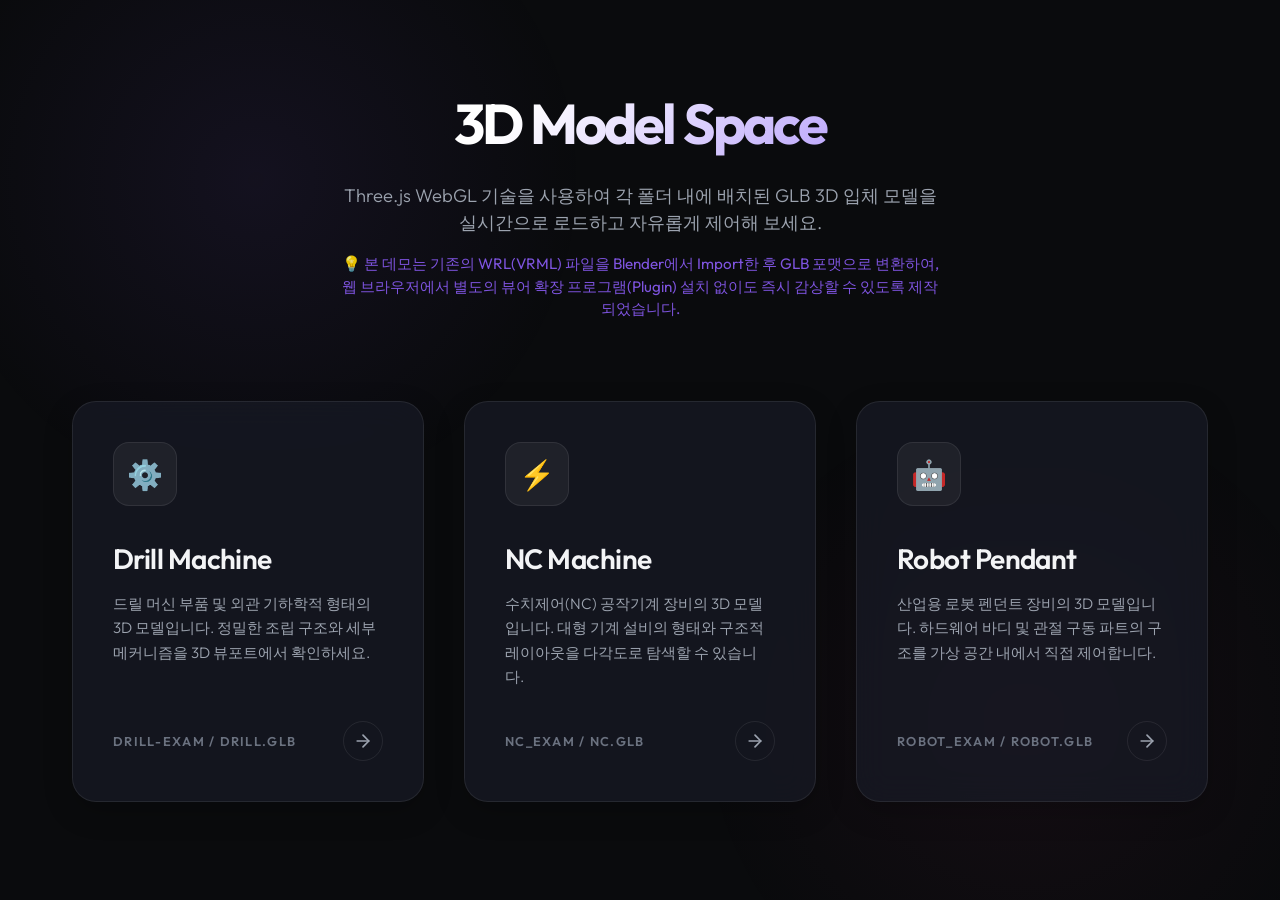
==== src/index.html @ e81da902 "feat: implement 3D model viewer application with new dashboard, UI overlays, and model assets" ====
<!-- 3D 모델 선택을 위한 메인 대시보드 페이지 -->
<!DOCTYPE html>
<html lang="ko">
<head>
    <meta charset="UTF-8">
    <meta name="viewport" content="width=device-width, initial-scale=1.0">
    <title>3D Model Space - Three.js Viewer</title>
    <link rel="stylesheet" href="style.css">
</head>
<body>
    <div class="bg-glow"></div>
    <div class="bg-glow-alt"></div>

    <div class="dashboard-container">
        <header class="header">
            <h1>3D Model Space</h1>
            <p>Three.js WebGL 기술을 사용하여 각 폴더 내에 배치된 GLB 3D 입체 모델을 실시간으로 로드하고 자유롭게 제어해 보세요.</p>
            <p class="header-notice" style="margin-top: 1rem; font-size: 0.95rem; color: var(--accent-primary); font-weight: 400; opacity: 0.9;">
                💡 본 데모는 기존의 WRL(VRML) 파일을 Blender에서 Import한 후 GLB 포맷으로 변환하여, 웹 브라우저에서 별도의 뷰어 확장 프로그램(Plugin) 설치 없이도 즉시 감상할 수 있도록 제작되었습니다.
            </p>
        </header>

        <main class="grid">
            <!-- Drill Card -->
            <a href="viewer.html?model=drill" class="card">
                <div class="card-content">
                    <div class="card-icon">⚙️</div>
                    <h2 class="card-title">Drill Machine</h2>
                    <p class="card-desc">드릴 머신 부품 및 외관 기하학적 형태의 3D 모델입니다. 정밀한 조립 구조와 세부 메커니즘을 3D 뷰포트에서 확인하세요.</p>
                </div>
                <div class="card-footer">
                    <span class="card-tag">drill-exam / drill.glb</span>
                    <div class="card-arrow">
                        <svg width="20" height="20" viewBox="0 0 24 24" fill="none" stroke="currentColor" stroke-width="2" stroke-linecap="round" stroke-linejoin="round">
                            <line x1="5" y1="12" x2="19" y2="12"></line>
                            <polyline points="12 5 19 12 12 19"></polyline>
                        </svg>
                    </div>
                </div>
            </a>

            <!-- NC Machine Card -->
            <a href="viewer.html?model=nc" class="card">
                <div class="card-content">
                    <div class="card-icon">⚡</div>
                    <h2 class="card-title">NC Machine</h2>
                    <p class="card-desc">수치제어(NC) 공작기계 장비의 3D 모델입니다. 대형 기계 설비의 형태와 구조적 레이아웃을 다각도로 탐색할 수 있습니다.</p>
                </div>
                <div class="card-footer">
                    <span class="card-tag">nc_exam / nc.glb</span>
                    <div class="card-arrow">
                        <svg width="20" height="20" viewBox="0 0 24 24" fill="none" stroke="currentColor" stroke-width="2" stroke-linecap="round" stroke-linejoin="round">
                            <line x1="5" y1="12" x2="19" y2="12"></line>
                            <polyline points="12 5 19 12 12 19"></polyline>
                        </svg>
                    </div>
                </div>
            </a>

            <!-- Robot Card -->
            <a href="viewer.html?model=robot" class="card">
                <div class="card-content">
                    <div class="card-icon">🤖</div>
                    <h2 class="card-title">Robot Pendant</h2>
                    <p class="card-desc">산업용 로봇 펜던트 장비의 3D 모델입니다. 하드웨어 바디 및 관절 구동 파트의 구조를 가상 공간 내에서 직접 제어합니다.</p>
                </div>
                <div class="card-footer">
                    <span class="card-tag">robot_exam / robot.glb</span>
                    <div class="card-arrow">
                        <svg width="20" height="20" viewBox="0 0 24 24" fill="none" stroke="currentColor" stroke-width="2" stroke-linecap="round" stroke-linejoin="round">
                            <line x1="5" y1="12" x2="19" y2="12"></line>
                            <polyline points="12 5 19 12 12 19"></polyline>
                        </svg>
                    </div>
                </div>
            </a>
        </main>
    </div>
</body>
</html>
---- src/style.css ----
/* 3D GLB 뷰어 애플리케이션의 전체 스타일 및 테마 정의 */

@import url('https://fonts.googleapis.com/css2?family=Outfit:wght@300;400;500;600;700&display=swap');

:root {
    --bg-primary: #0a0b0d;
    --bg-secondary: #12141c;
    --bg-card: rgba(25, 28, 41, 0.65);
    --border-color: rgba(255, 255, 255, 0.08);
    --border-hover: rgba(138, 92, 246, 0.4);
    
    --text-primary: #f3f4f6;
    --text-secondary: #9ca3af;
    --text-muted: #6b7280;
    
    --accent-primary: #8b5cf6; /* Violet */
    --accent-secondary: #ec4899; /* Pink */
    --accent-glow: rgba(139, 92, 246, 0.3);
    
    --transition-smooth: all 0.3s cubic-bezier(0.4, 0, 0.2, 1);
}

* {
    box-sizing: border-box;
    margin: 0;
    padding: 0;
}

body {
    font-family: 'Outfit', -apple-system, BlinkMacSystemFont, "Segoe UI", Roboto, sans-serif;
    background-color: var(--bg-primary);
    color: var(--text-primary);
    min-height: 100vh;
    overflow-x: hidden;
    line-height: 1.5;
}

/* Background Gradients */
.bg-glow {
    position: fixed;
    top: -10%;
    left: -10%;
    width: 60%;
    height: 60%;
    background: radial-gradient(circle, rgba(139, 92, 246, 0.08) 0%, rgba(0,0,0,0) 70%);
    z-index: -1;
    pointer-events: none;
}

.bg-glow-alt {
    position: fixed;
    bottom: -10%;
    right: -10%;
    width: 60%;
    height: 60%;
    background: radial-gradient(circle, rgba(236, 72, 153, 0.05) 0%, rgba(0,0,0,0) 70%);
    z-index: -1;
    pointer-events: none;
}

/* Dashboard Layout */
.dashboard-container {
    max-width: 1200px;
    margin: 0 auto;
    padding: 4rem 2rem;
    display: flex;
    flex-direction: column;
    align-items: center;
    justify-content: center;
    min-height: 100vh;
}

.header {
    text-align: center;
    margin-bottom: 4rem;
}

.header h1 {
    font-size: 3.5rem;
    font-weight: 700;
    background: linear-gradient(135deg, #fff 30%, #a78bfa 100%);
    -webkit-background-clip: text;
    -webkit-text-fill-color: transparent;
    letter-spacing: -0.05em;
    margin-bottom: 1rem;
}

.header p {
    color: var(--text-secondary);
    font-size: 1.15rem;
    max-width: 600px;
    margin: 0 auto;
    font-weight: 300;
}

.grid {
    display: grid;
    grid-template-columns: repeat(auto-fit, minmax(320px, 1fr));
    gap: 2.5rem;
    width: 100%;
    padding: 1rem 0;
}

/* Glassmorphism Card */
.card {
    background: var(--bg-card);
    backdrop-filter: blur(16px);
    -webkit-backdrop-filter: blur(16px);
    border: 1px solid var(--border-color);
    border-radius: 24px;
    padding: 2.5rem;
    display: flex;
    flex-direction: column;
    justify-content: space-between;
    min-height: 380px;
    text-decoration: none;
    color: inherit;
    transition: var(--transition-smooth);
    position: relative;
    overflow: hidden;
    cursor: pointer;
    box-shadow: 0 10px 30px rgba(0, 0, 0, 0.2);
}

.card::before {
    content: '';
    position: absolute;
    top: 0;
    left: 0;
    width: 100%;
    height: 100%;
    background: linear-gradient(135deg, rgba(139, 92, 246, 0.1) 0%, rgba(236, 72, 153, 0.05) 100%);
    opacity: 0;
    transition: var(--transition-smooth);
    z-index: 0;
}

.card:hover {
    transform: translateY(-8px);
    border-color: var(--border-hover);
    box-shadow: 0 20px 40px rgba(139, 92, 246, 0.15), 0 0 0 1px var(--border-hover);
}

.card:hover::before {
    opacity: 1;
}

.card-content {
    position: relative;
    z-index: 1;
}

.card-icon {
    width: 64px;
    height: 64px;
    border-radius: 16px;
    background: rgba(255, 255, 255, 0.05);
    display: flex;
    align-items: center;
    justify-content: center;
    margin-bottom: 2rem;
    font-size: 1.8rem;
    border: 1px solid var(--border-color);
    color: var(--accent-primary);
    transition: var(--transition-smooth);
}

.card:hover .card-icon {
    background: var(--accent-primary);
    color: #fff;
    box-shadow: 0 0 20px var(--accent-glow);
    border-color: transparent;
}

.card-title {
    font-size: 1.75rem;
    font-weight: 600;
    margin-bottom: 0.75rem;
    letter-spacing: -0.02em;
}

.card-desc {
    color: var(--text-secondary);
    font-size: 0.95rem;
    line-height: 1.6;
    font-weight: 300;
}

.card-footer {
    display: flex;
    align-items: center;
    justify-content: space-between;
    margin-top: 2rem;
    position: relative;
    z-index: 1;
}

.card-tag {
    font-size: 0.8rem;
    text-transform: uppercase;
    letter-spacing: 0.1em;
    font-weight: 600;
    color: var(--text-muted);
}

.card-arrow {
    width: 40px;
    height: 40px;
    border-radius: 50%;
    border: 1px solid var(--border-color);
    display: flex;
    align-items: center;
    justify-content: center;
    transition: var(--transition-smooth);
    color: var(--text-secondary);
}

.card:hover .card-arrow {
    border-color: var(--accent-primary);
    color: var(--text-primary);
    background: rgba(139, 92, 246, 0.1);
    transform: translateX(4px);
}

/* Viewer Page Layout */
.viewer-container {
    width: 100vw;
    height: 100vh;
    position: relative;
    overflow: hidden;
}

#canvas-container {
    width: 100%;
    height: 100%;
}

/* UI Overlay */
.overlay-ui {
    position: absolute;
    top: 0;
    left: 0;
    width: 100%;
    height: 100%;
    pointer-events: none; /* Let clicks pass through to canvas */
    display: flex;
    flex-direction: column;
    justify-content: space-between;
    padding: 2rem;
}

.overlay-ui * {
    pointer-events: auto; /* Enable pointer events for actual UI elements */
}

.top-bar {
    display: flex;
    align-items: center;
    justify-content: space-between;
    width: 100%;
}

.btn-back {
    display: inline-flex;
    align-items: center;
    gap: 0.5rem;
    padding: 0.75rem 1.5rem;
    background: rgba(18, 20, 28, 0.8);
    backdrop-filter: blur(12px);
    border: 1px solid var(--border-color);
    border-radius: 12px;
    color: var(--text-primary);
    text-decoration: none;
    font-weight: 500;
    font-size: 0.95rem;
    transition: var(--transition-smooth);
}

.btn-back:hover {
    border-color: var(--accent-primary);
    box-shadow: 0 0 15px rgba(139, 92, 246, 0.2);
    transform: translateX(-2px);
}

.model-info-panel {
    background: rgba(18, 20, 28, 0.85);
    backdrop-filter: blur(16px);
    border: 1px solid var(--border-color);
    border-radius: 20px;
    padding: 1.5rem;
    max-width: 320px;
    box-shadow: 0 10px 30px rgba(0, 0, 0, 0.3);
}

.model-title {
    font-size: 1.4rem;
    font-weight: 600;
    margin-bottom: 0.5rem;
    background: linear-gradient(135deg, #fff, #a78bfa);
    -webkit-background-clip: text;
    -webkit-text-fill-color: transparent;
}

.model-desc {
    font-size: 0.85rem;
    color: var(--text-secondary);
    line-height: 1.5;
    font-weight: 300;
}

.bottom-bar {
    display: flex;
    justify-content: space-between;
    align-items: flex-end;
    width: 100%;
}

.controls-guide {
    background: rgba(18, 20, 28, 0.8);
    backdrop-filter: blur(12px);
    border: 1px solid var(--border-color);
    border-radius: 16px;
    padding: 1rem 1.25rem;
    font-size: 0.8rem;
    color: var(--text-secondary);
}

.controls-guide p {
    margin-bottom: 0.4rem;
    display: flex;
    align-items: center;
    gap: 0.5rem;
}

.controls-guide p:last-child {
    margin-bottom: 0;
}

.controls-guide strong {
    color: var(--text-primary);
    background: rgba(255, 255, 255, 0.1);
    padding: 0.15rem 0.4rem;
    border-radius: 4px;
    font-family: monospace;
}

/* Loading Screen */
.loading-screen {
    position: fixed;
    top: 0;
    left: 0;
    width: 100%;
    height: 100%;
    background-color: var(--bg-primary);
    z-index: 100;
    display: flex;
    flex-direction: column;
    align-items: center;
    justify-content: center;
    transition: opacity 0.5s ease-out;
}

.loader-container {
    width: 280px;
    text-align: center;
}

.loader-text {
    font-size: 1.1rem;
    font-weight: 500;
    margin-bottom: 1.25rem;
    letter-spacing: 0.05em;
    background: linear-gradient(135deg, #fff, #a78bfa);
    -webkit-background-clip: text;
    -webkit-text-fill-color: transparent;
}

.progress-bar-container {
    width: 100%;
    height: 6px;
    background: rgba(255, 255, 255, 0.05);
    border-radius: 10px;
    overflow: hidden;
    border: 1px solid rgba(255, 255, 255, 0.02);
}

.progress-bar {
    width: 0%;
    height: 100%;
    background: linear-gradient(90deg, var(--accent-primary) 0%, var(--accent-secondary) 100%);
    border-radius: 10px;
    transition: width 0.1s ease;
    box-shadow: 0 0 10px rgba(139, 92, 246, 0.5);
}

.progress-percentage {
    margin-top: 0.75rem;
    font-size: 0.85rem;
    color: var(--text-muted);
    font-weight: 500;
}

.error-message {
    color: #ef4444;
    font-size: 0.95rem;
    margin-top: 1rem;
    text-align: center;
    display: none;
}

/* Animations */
@keyframes pulse {
    0%, 100% { opacity: 0.6; }
    50% { opacity: 1; }
}

.pulse {
    animation: pulse 2s infinite ease-in-out;
}
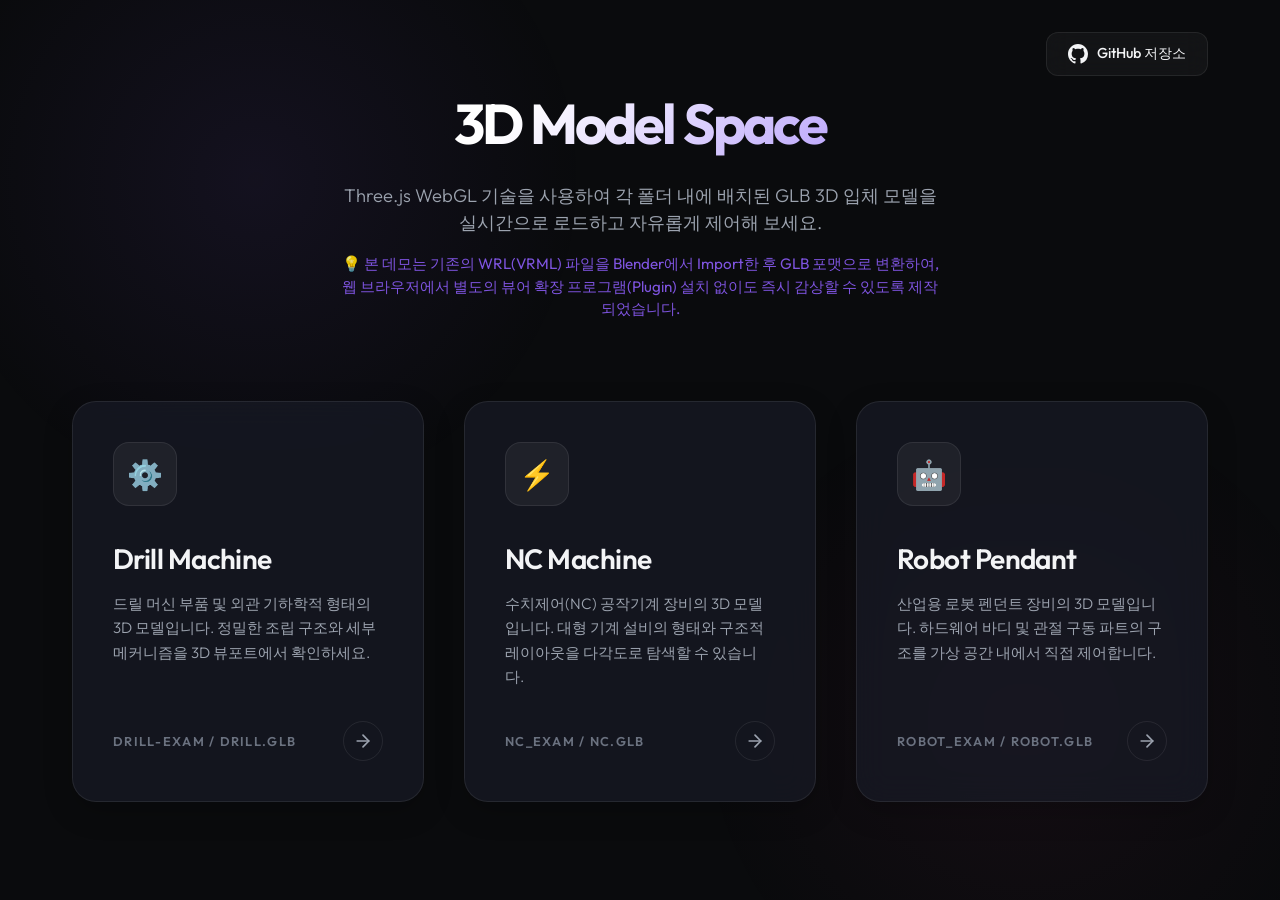
==== commit ec879e7d: "feat: implement UI design and styling for the 3D GLB viewer and demo dashboard" ====
--- a/src/index.html
+++ b/src/index.html
@@ -12,6 +12,14 @@
     <div class="bg-glow-alt"></div>
 
     <div class="dashboard-container">
+        <!-- GitHub Link Button -->
+        <a href="https://github.com/ethanjoh/3d_navigation" class="github-link">
+            <svg height="20" width="20" viewBox="0 0 16 16" version="1.1" aria-hidden="true">
+                <path fill-rule="evenodd" d="M8 0C3.58 0 0 3.58 0 8c0 3.54 2.29 6.53 5.47 7.59.4.07.55-.17.55-.38 0-.19-.01-.82-.01-1.49-2.01.37-2.53-.49-2.69-.94-.09-.23-.48-.94-.82-1.13-.28-.15-.68-.52-.01-.53.63-.01 1.08.58 1.23.82.72 1.21 1.87.87 2.33.66.07-.52.28-.87.51-1.07-1.78-.2-3.64-.89-3.64-3.95 0-.87.31-1.59.82-2.15-.08-.2-.36-1.02.08-2.12 0 0 .67-.21 2.2.82.64-.18 1.32-.27 2-.27.68 0 1.36.09 2 .27 1.53-1.04 2.2-.82 2.2-.82.44 1.1.16 1.92.08 2.12.51.56.82 1.27.82 2.15 0 3.07-1.87 3.75-3.65 3.95.29.25.54.73.54 1.48 0 1.07-.01 1.93-.01 2.2 0 .21.15.46.55.38A8.013 8.013 0 0016 8c0-4.42-3.58-8-8-8z"></path>
+            </svg>
+            GitHub 저장소
+        </a>
+
         <header class="header">
             <h1>3D Model Space</h1>
             <p>Three.js WebGL 기술을 사용하여 각 폴더 내에 배치된 GLB 3D 입체 모델을 실시간으로 로드하고 자유롭게 제어해 보세요.</p>
--- a/src/style.css
+++ b/src/style.css
@@ -68,6 +68,7 @@
     align-items: center;
     justify-content: center;
     min-height: 100vh;
+    position: relative;
 }
 
 .header {
@@ -417,3 +418,44 @@
 .pulse {
     animation: pulse 2s infinite ease-in-out;
 }
+
+/* GitHub Link Button */
+.github-link {
+    position: absolute;
+    top: 2rem;
+    right: 2rem;
+    display: inline-flex;
+    align-items: center;
+    gap: 0.6rem;
+    padding: 0.65rem 1.3rem;
+    background: rgba(255, 255, 255, 0.04);
+    backdrop-filter: blur(12px);
+    -webkit-backdrop-filter: blur(12px);
+    border: 1px solid var(--border-color);
+    border-radius: 12px;
+    color: var(--text-primary);
+    text-decoration: none;
+    font-size: 0.9rem;
+    font-weight: 500;
+    transition: var(--transition-smooth);
+    z-index: 10;
+}
+
+.github-link:hover {
+    background: rgba(255, 255, 255, 0.08);
+    border-color: var(--accent-primary);
+    box-shadow: 0 0 20px rgba(139, 92, 246, 0.15);
+    transform: translateY(-2px);
+}
+
+.github-link svg {
+    fill: currentColor;
+}
+
+/* Responsive adjustments for GitHub Link */
+@media (max-width: 980px) {
+    .github-link {
+        position: static;
+        margin-bottom: 2rem;
+    }
+}
